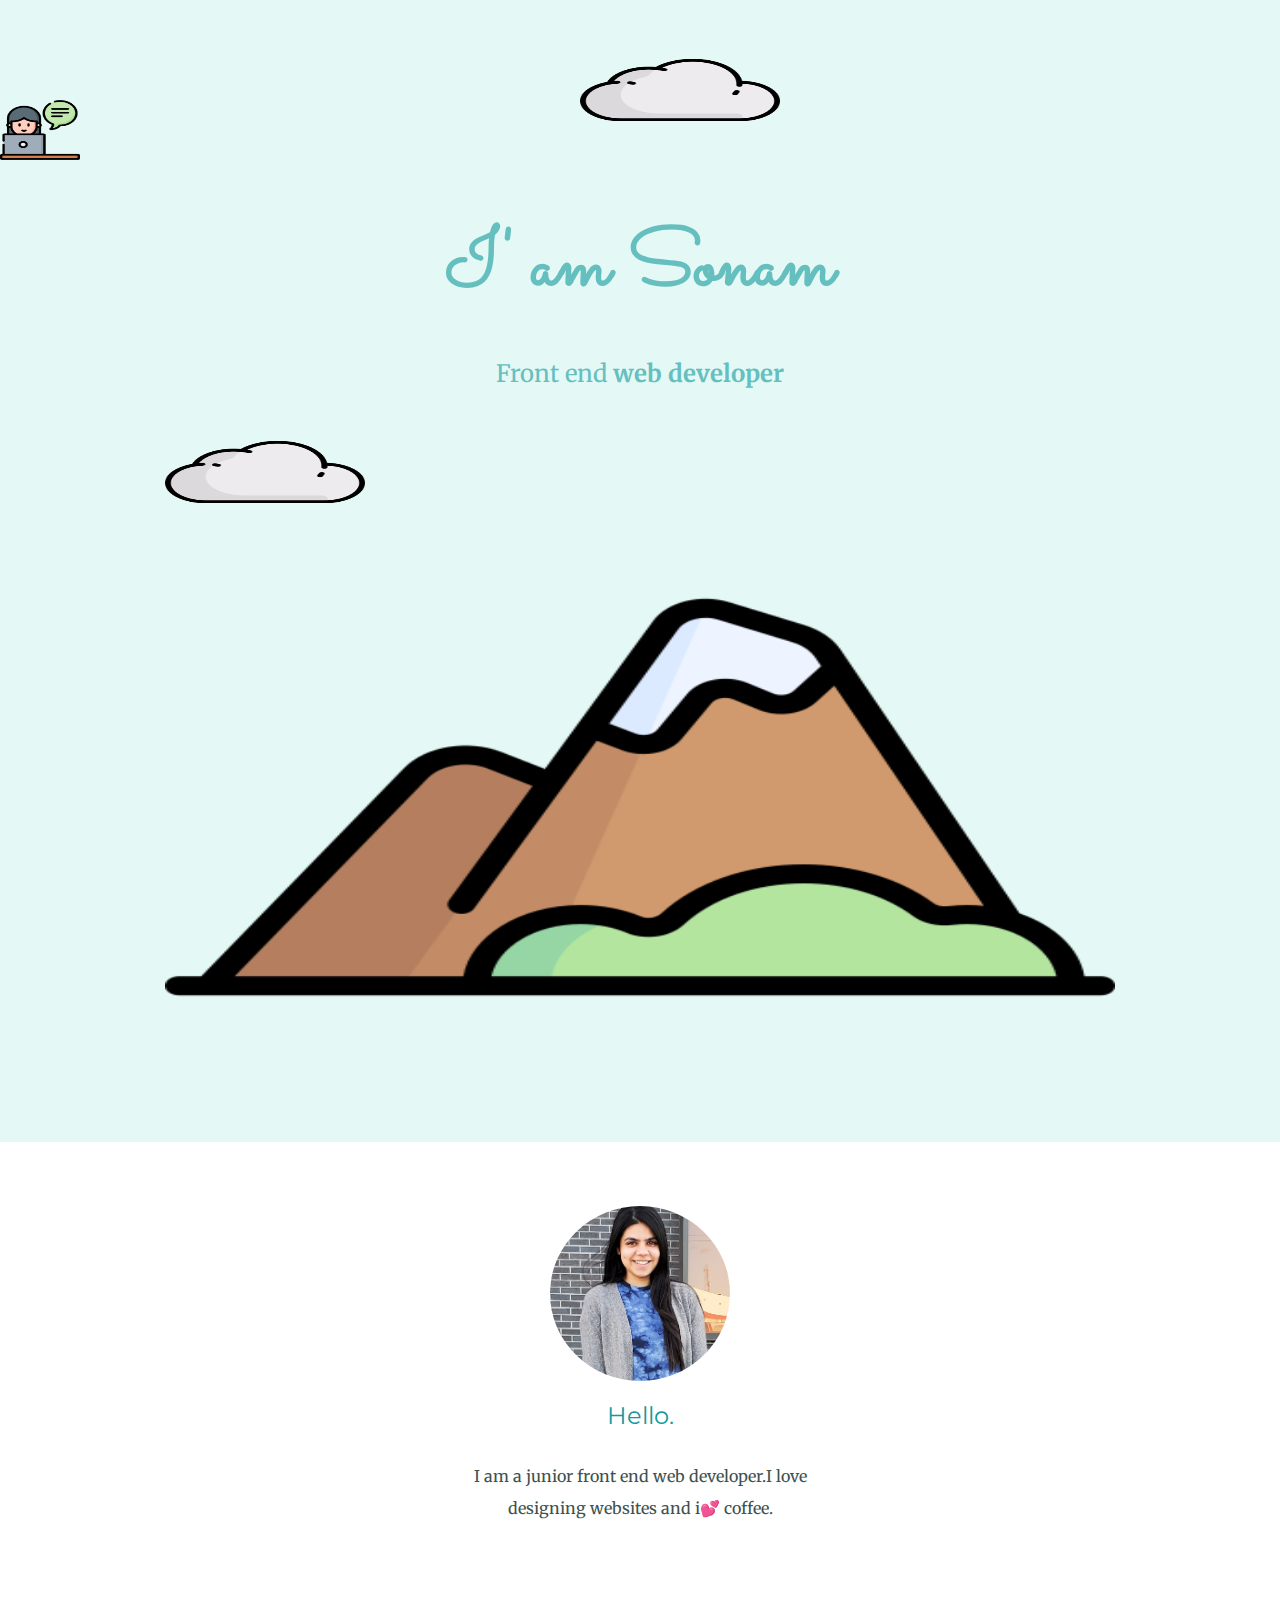
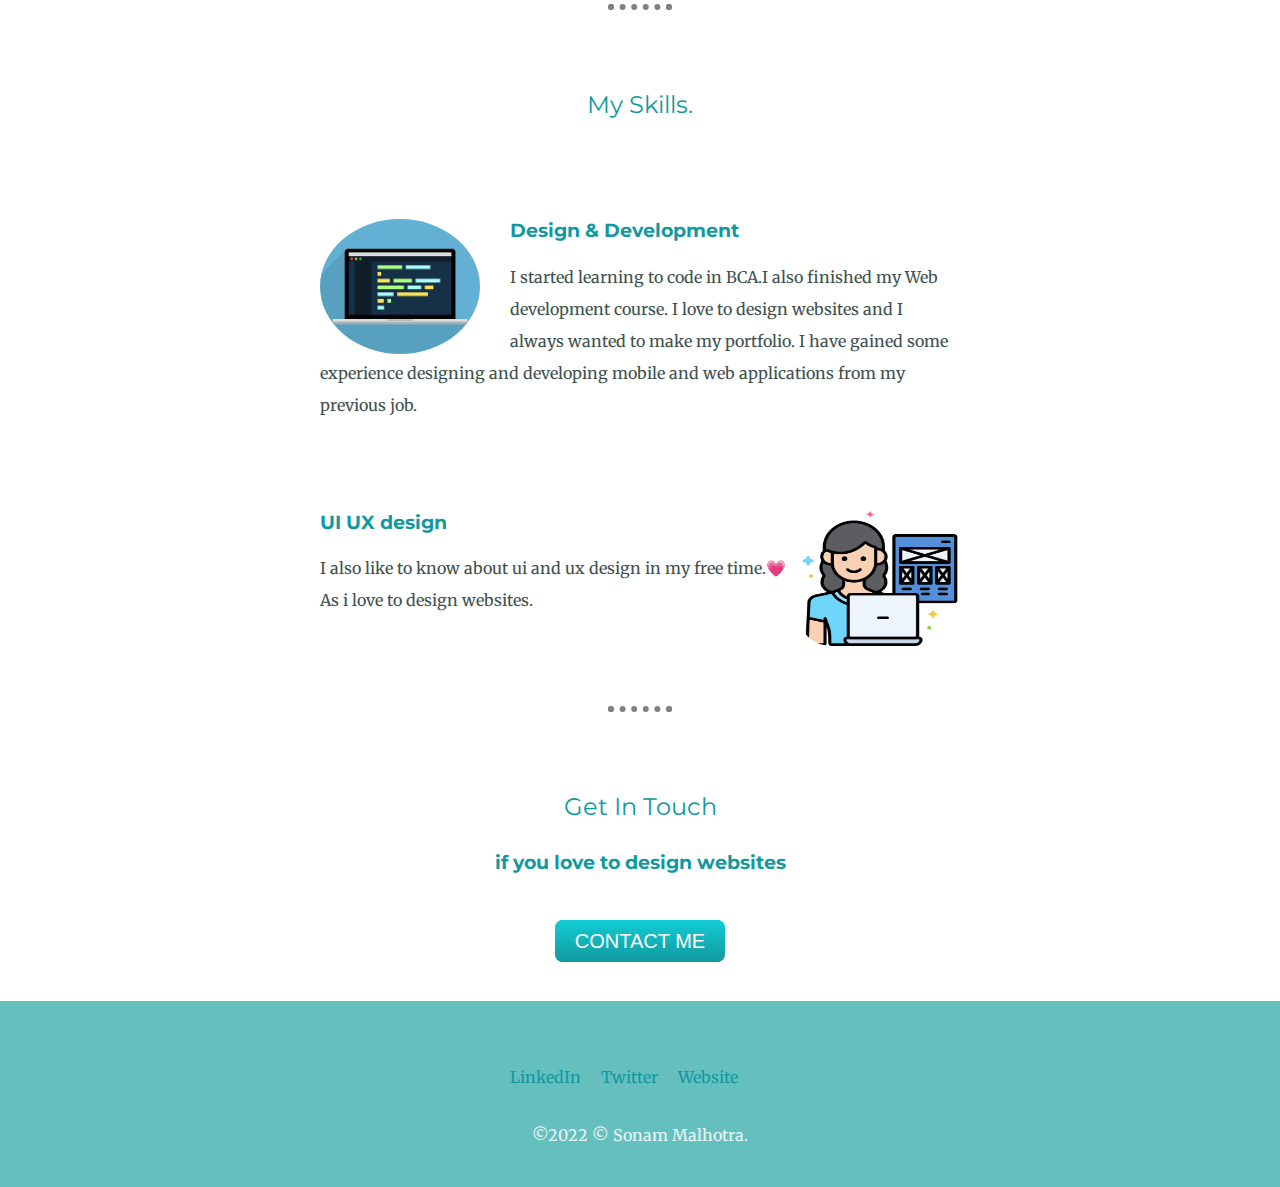
==== index.html @ e86ed679 "Portfolio made with HTML and CSS" ====
<html>
  <head>
    <title>Sonam</title>
    <link rel="stylesheet" href="css/styles.css" />
    <link rel="favicon" href="/favicon.ico" />
    <link rel="preconnect" href="https://fonts.googleapis.com" />
    <link rel="preconnect" href="https://fonts.gstatic.com" crossorigin />
    <link
      href="https://fonts.googleapis.com/css2?family=Merriweather:ital@1&family=Montserrat:wght@500&family=Sacramento&display=swap"
      rel="stylesheet"
    />
  </head>
  <body>
    <div class="top-container">
      <img class="avatar" src="css/images/counseling.png" alt="avatar-img" />
      <img class="top-cloud" src="css/images/cloud.png" alt="clouds-img" />
      <h1>I' am Sonam</h1>
      <p class="title">
        Front end <span><b>web developer</b></span>
      </p>
      <img class="bottom-cloud" src="css/images/cloud.png" alt="clouds-img" />
      <img class="mountain" src="css/images/mountains.png" alt="mountain-img" />
    </div>
    <div class="middle-container">
      <div class="profile">
        <img class="myimg" src="css/images/Sonammal.jpg" alt="my-img" />
        <h2>Hello.</h2>
        <p class="intro">
          I am a junior front end web developer.I love designing websites and
          i💕 coffee.
        </p>
      </div>
      <hr />
      <div class="skills">
        <h2>My Skills.</h2>
        <div class="skill-row">
          <img
            class="computer-gif"
            src="css/images/1_vJjJ3Mdok6Rvxx85IIRqBQ.gif"
            alt="computer-gif"
          />
          <h3>Design & Development</h3>
          <p>
            I started learning to code in BCA.I also finished my Web development
            course. I love to design websites and I always wanted to make my
            portfolio. I have gained some experience designing and developing
            mobile and web applications from my previous job.
          </p>
        </div>
        <div class="skill-row">
          <img
            class="responsive-design"
            src="css/images/ux-design.png"
            alt="responsive-design"
          />
          <h3>UI UX design</h3>
          <p>
            I also like to know about ui and ux design in my free time.💗 As i
            love to design websites.
          </p>
        </div>
      </div>
      <hr />
      <div class="contact-me">
        <h2>Get In Touch</h2>
        <h3 class="bottom-part">if you love to design websites</h3>
        <a class="btn" href="mailto:sonam.malhotra2496@gmail.com">CONTACT ME</a>
      </div>
    </div>

    <div class="bottom-container">
      <div class="footer-link">
        <a class="footer-link" href="https://www.linkedin.com/">LinkedIn</a>
        <a class="footer-link" href="https://twitter.com/">Twitter</a>
        <a class="footer-link" href="https://sonamm24.github.io/">Website</a>
      </div>
      <p class="name">©2022 © Sonam Malhotra.</p>
    </div>
  </body>
</html>
---- css/styles.css ----
body {
  margin: 0;
  text-align: center;
  font-family: "Merriweather", serif;
  color: #40514e;
}
h1 {
  font-family: "Sacramento", cursive;
  color: #66bfbf;
  font-size: 500%;
  margin: 50px auto 0 auto;
}
h2 {
  font-family: "Montserrat", sans-serif;
  color: #11999e;
  font-weight: normal;
  padding-bottom: 10px;
}

h3 {
  font-family: "Montserrat", sans-serif;
  color: #11999e;
}

.top-container {
  background-color: #e4f9f5;
  position: relative;
  padding-top: 100px;
}
/* .middle-container {
  background-color: red;
  width: 200px;
  height: 200px;
}
.bottom-container {
  background-color: blueviolet;
  width: 200px;
  height: 200px;
} */
img {
  width: 200px;
  height: 100px;
}
.skill-row {
  width: 50%;
  margin: 90px auto 90px auto;
  text-align: left;
}
p {
  line-height: 2;
}

.mountain {
  width: 950px;
  height: 650px;
  margin-bottom: 0;
  padding: 50px 0 20px;
}
.footer-link {
  color: #11999e;
}

.bottom-cloud {
  position: absolute;
  margin-bottom: 300px;
  margin-right: 600px;
}

.top-cloud {
  position: absolute;
  right: 500px;
  top: 40px;
}

.avatar {
  margin-right: 1400px;
  width: 80px;
  height: 60px;
}

.myimg {
  width: 180px;
  height: 175px;
  object-fit: cover;
  border-radius: 50%;
  margin-top: 0;
}

.profile {
  margin-top: 4em;
}
.computer-gif {
  width: 25%;
  height: 15%;
  float: left;
  object-fit: cover;
  margin-right: 30px;
  border-radius: 50%;
}
.responsive-design {
  width: 25%;
  height: 15%;
  float: right;
  border-radius: 20%;
  margin-left: 0;
}
.title {
  font-size: 1.5rem;
  color: #66bfbf;
}
.btn {
  background: #11cdd4;
  background-image: -webkit-linear-gradient(top, #11cdd4, #11999e);
  background-image: -moz-linear-gradient(top, #11cdd4, #11999e);
  background-image: -ms-linear-gradient(top, #11cdd4, #11999e);
  background-image: -o-linear-gradient(top, #11cdd4, #11999e);
  background-image: linear-gradient(to bottom, #11cdd4, #11999e);
  -webkit-border-radius: 8;
  -moz-border-radius: 8;
  border-radius: 8px;
  font-family: Arial;
  color: #ffffff;
  font-size: 20px;
  padding: 10px 20px 10px 20px;
  text-decoration: none;
}

.btn:hover {
  background: #30e3cb;
  background-image: -webkit-linear-gradient(top, #30e3cb, #2bc4ad);
  background-image: -moz-linear-gradient(top, #30e3cb, #2bc4ad);
  background-image: -ms-linear-gradient(top, #30e3cb, #2bc4ad);
  background-image: -o-linear-gradient(top, #30e3cb, #2bc4ad);
  background-image: linear-gradient(to bottom, #30e3cb, #2bc4ad);
  text-decoration: none;
}
.bottom-container {
  margin-top: 3em;
  background-color: #66bfbf;
  padding: 50px 0 20px;
}

.bottom-part {
  margin-bottom: 3em;
}
.footer-link {
  padding-top: 1em;
  padding-bottom: 1em;
  margin-right: 1em;
  text-decoration: none;
}
.name {
  color: #eaf6f6;
}
.intro {
  width: 30%;
  margin: auto;
}
hr {
  border: dotted 6px;
  border-bottom: none;
  width: 4%;
  margin: 80px auto;
}
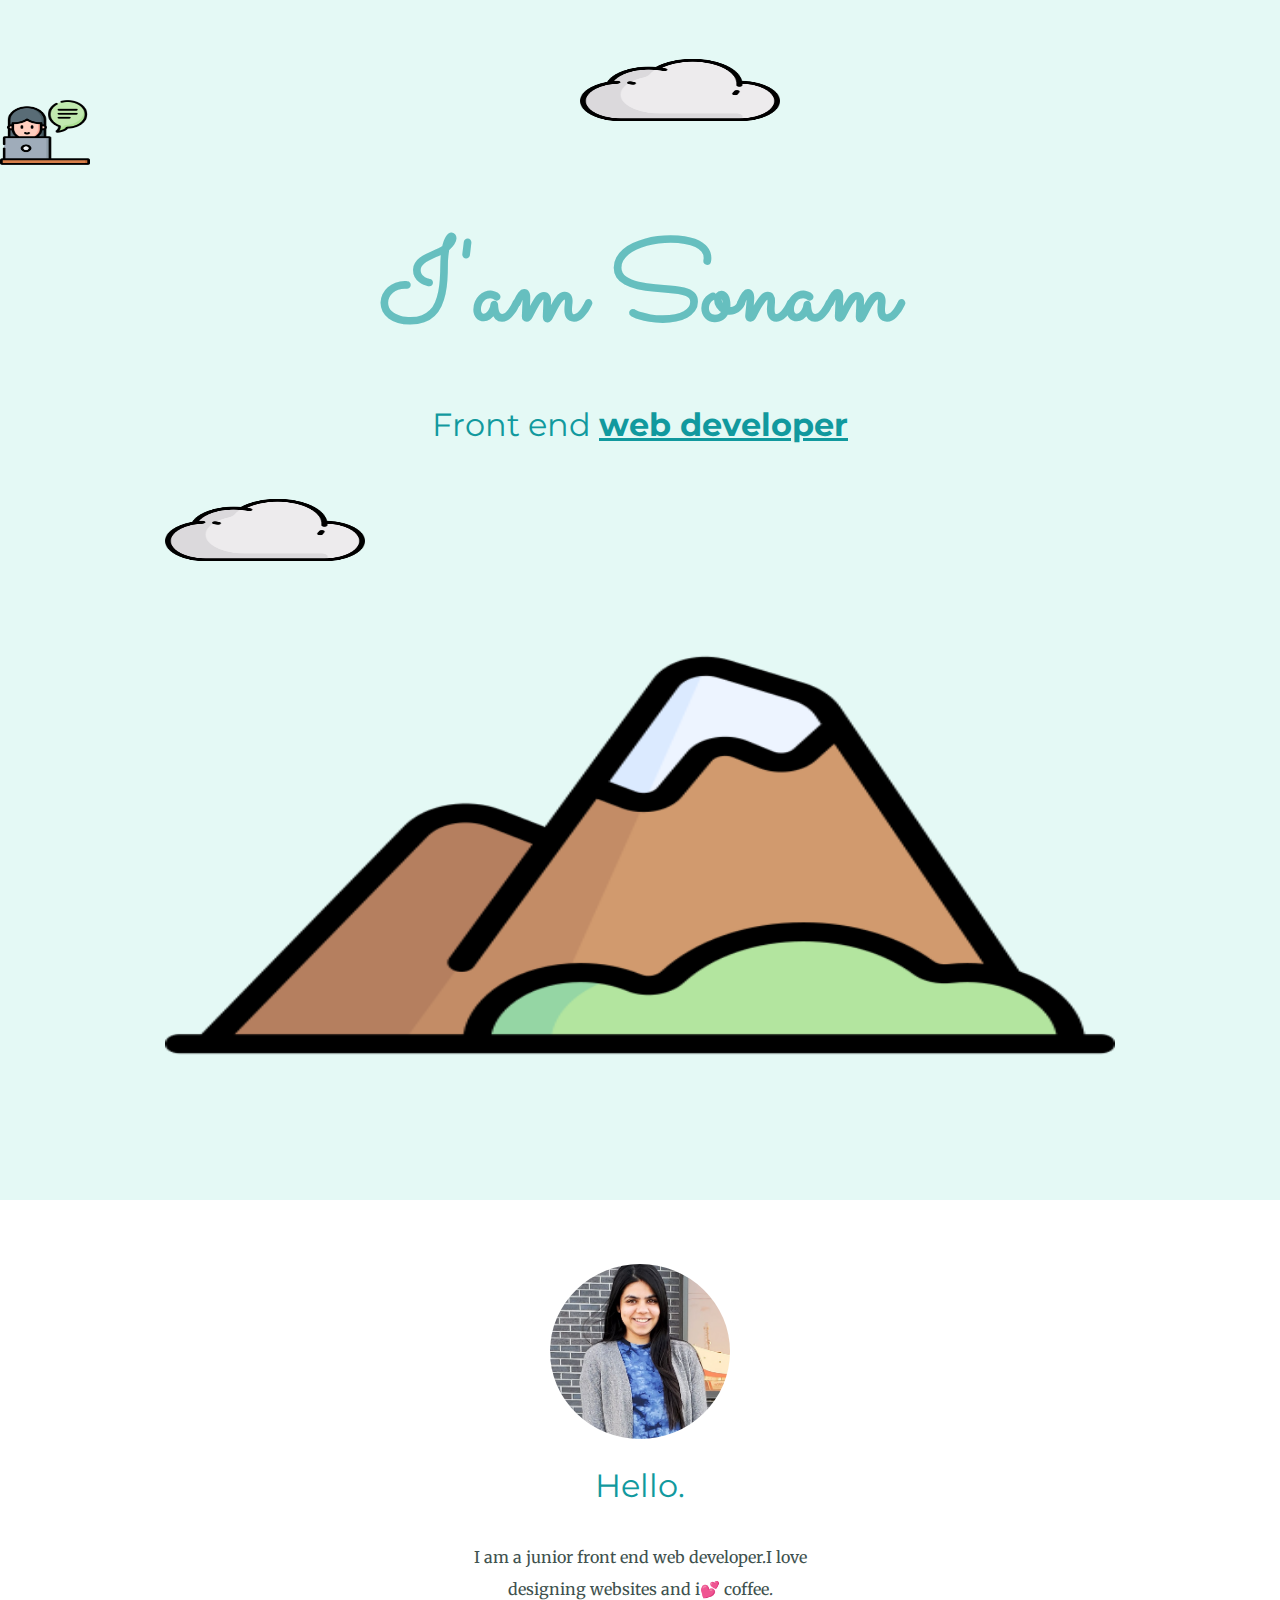
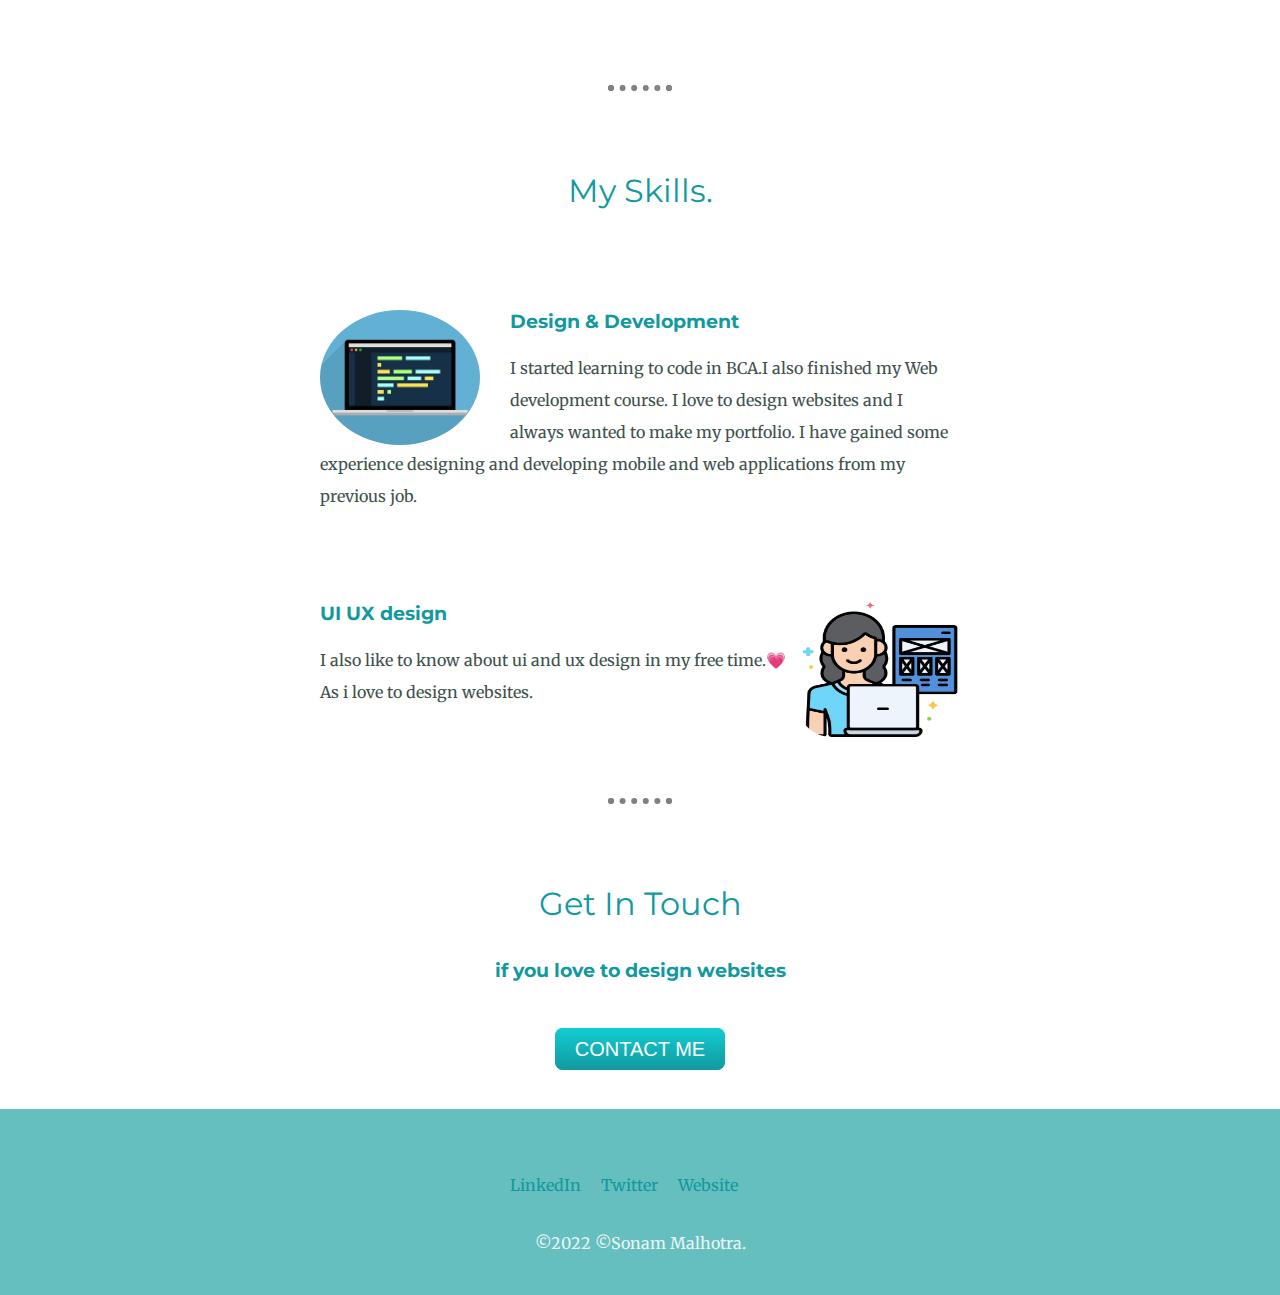
==== commit 1a019f19: "Added class to h2" ====
--- a/index.html
+++ b/index.html
@@ -2,7 +2,7 @@
   <head>
     <title>Sonam</title>
     <link rel="stylesheet" href="css/styles.css" />
-    <link rel="favicon" href="/favicon.ico" />
+    <link rel="favicon" href="css/favicon.ico?v=2" />
     <link rel="preconnect" href="https://fonts.googleapis.com" />
     <link rel="preconnect" href="https://fonts.gstatic.com" crossorigin />
     <link
@@ -14,10 +14,13 @@
     <div class="top-container">
       <img class="avatar" src="css/images/counseling.png" alt="avatar-img" />
       <img class="top-cloud" src="css/images/cloud.png" alt="clouds-img" />
-      <h1>I' am Sonam</h1>
-      <p class="title">
-        Front end <span><b>web developer</b></span>
-      </p>
+      <h1>I'am Sonam</h1>
+      <h2>
+        Front end
+        <span
+          ><u><b>web developer</b></u></span
+        >
+      </h2>
       <img class="bottom-cloud" src="css/images/cloud.png" alt="clouds-img" />
       <img class="mountain" src="css/images/mountains.png" alt="mountain-img" />
     </div>
@@ -74,7 +77,7 @@
         <a class="footer-link" href="https://twitter.com/">Twitter</a>
         <a class="footer-link" href="https://sonamm24.github.io/">Website</a>
       </div>
-      <p class="name">©2022 © Sonam Malhotra.</p>
+      <p class="name">©2022 ©Sonam Malhotra.</p>
     </div>
   </body>
 </html>
--- a/css/styles.css
+++ b/css/styles.css
@@ -7,7 +7,7 @@
 h1 {
   font-family: "Sacramento", cursive;
   color: #66bfbf;
-  font-size: 500%;
+  font-size: 700%;
   margin: 50px auto 0 auto;
 }
 h2 {
@@ -15,6 +15,7 @@
   color: #11999e;
   font-weight: normal;
   padding-bottom: 10px;
+  font-size: 200%;
 }
 
 h3 {
@@ -74,8 +75,8 @@
 
 .avatar {
   margin-right: 1400px;
-  width: 80px;
-  height: 60px;
+  width: 90px;
+  height: 65px;
 }
 
 .myimg {
